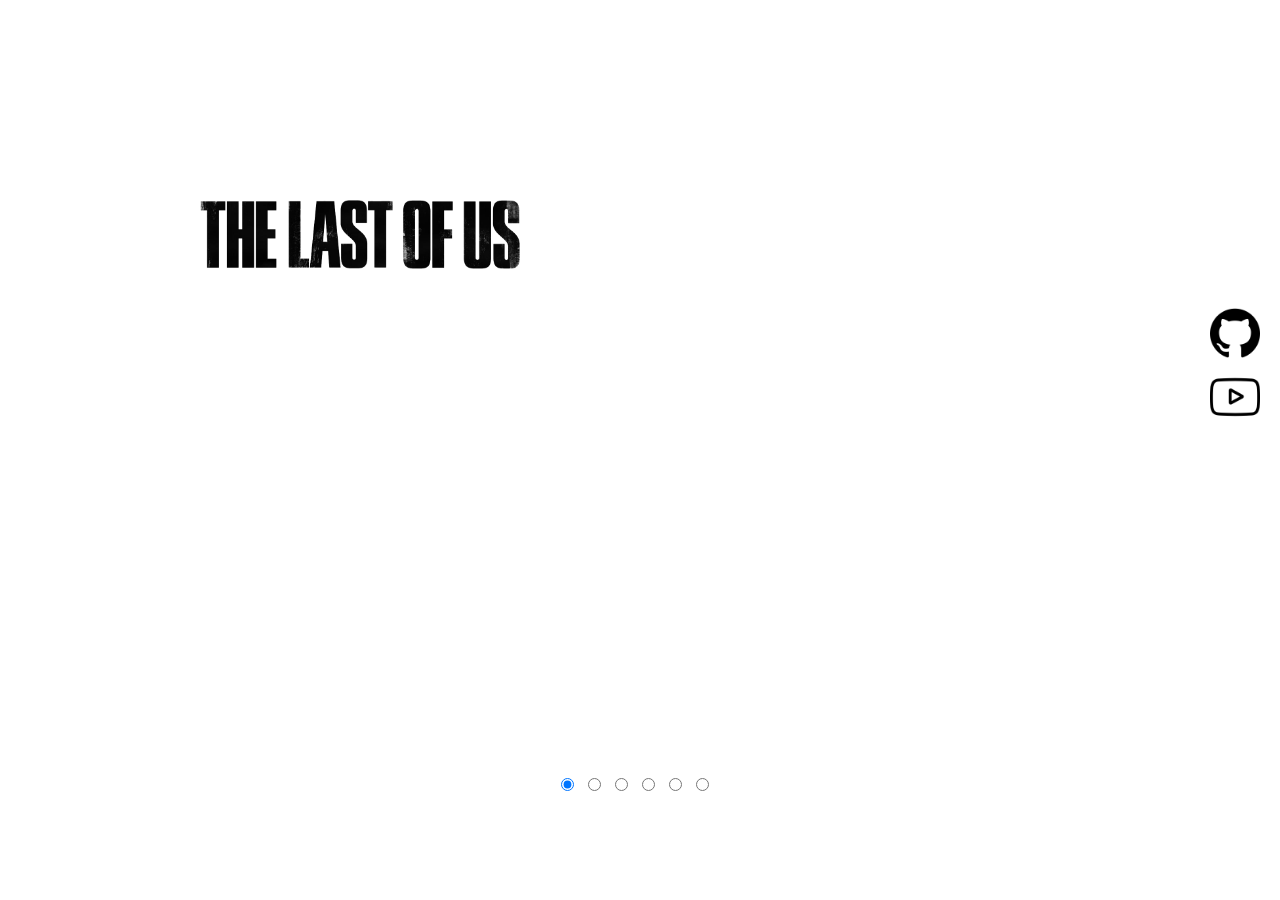
==== index.html @ 38ce3a48 "projeto-tlou" ====
<!DOCTYPE html>
<html lang="pt-br">
  <head>
    <meta charset="UTF-8" />
    <meta http-equiv="X-UA-Compatible" content="IE=edge" />
    <meta name="viewport" content="width=device-width, initial-scale=1.0" />
    <link rel="stylesheet" href="estilos/style.css" />
    <title>The Last of Us</title>
  </head>
  <body>
    <main>
      <p id="iteste"></p>
      <section id="ifoto">
        <div class="top-side">
          <img src="img/logo.png" alt="Logo TLOU" />
          <p>
            The Last of Us é uma série distópica da HBO baseada na franquia de
            jogos de videogame de mesmo nome criada por Neil Druckmann. O drama
            narra um futuro pandêmico que foi devastador para humanidade,
            deixando os seres humanos à beira da extinção.
          </p>
          <div class="right-side">
            <a href="#">
              <img src="img/github.png" alt="Logo GitHub" />
            </a>
            <br />
            <a href="#">
              <img src="img/youtube.png" alt="Logo Youtube" />
            </a>
          </div>
        </div>
        <div class="button-slider">
          <input type="radio" name="slider" value="foto1" checked />
          <input type="radio" name="slider" value="foto2" />
          <input type="radio" name="slider" value="foto3" />
          <input type="radio" name="slider" value="foto4" />
          <input type="radio" name="slider" value="foto5" />
          <input type="radio" name="slider" value="foto6" />
        </div>
      </section>
    </main>
    <script src="js/index.js"></script>
  </body>
</html>
---- estilos/style.css ----
@charset "UTF-8";
@import url("https://fonts.googleapis.com/css2?family=Roboto&display=swap");

* {
  padding: 0;
  margin: 0;
  font-family: "Roboto", sans-serif;
}
section {
  width: 100vw;
  height: 100vh;
  background-position: bottom center;
  background-repeat: no-repeat;
  background-size: cover;
}
.top-side {
  padding-top: 200px;
  padding-left: 200px;
}
.top-side img {
  width: 20rem;
}
.top-side p {
  padding-top: 40px;
  width: 500px;
  font-size: 1.2rem;
  text-align: left;
  color: white;
  line-height: 1.4em;
}
.right-side {
  text-align: right;
  transform: translatey(-140px);
  padding-right: 20px;
}
.right-side img {
  margin-bottom: 10px;
}
.right-side img:hover {
  box-sizing: border-box;
  border: 2px solid white;
  border-radius: 50%;
  transform: translate(-5px, -5px);
  transition: border 1s, transform 0.3s;
}
.right-side img {
  width: 50px;
}
.button-slider {
  margin-top: 200px;
  text-align: center;
}
.button-slider > input {
  margin-right: 10px;
}
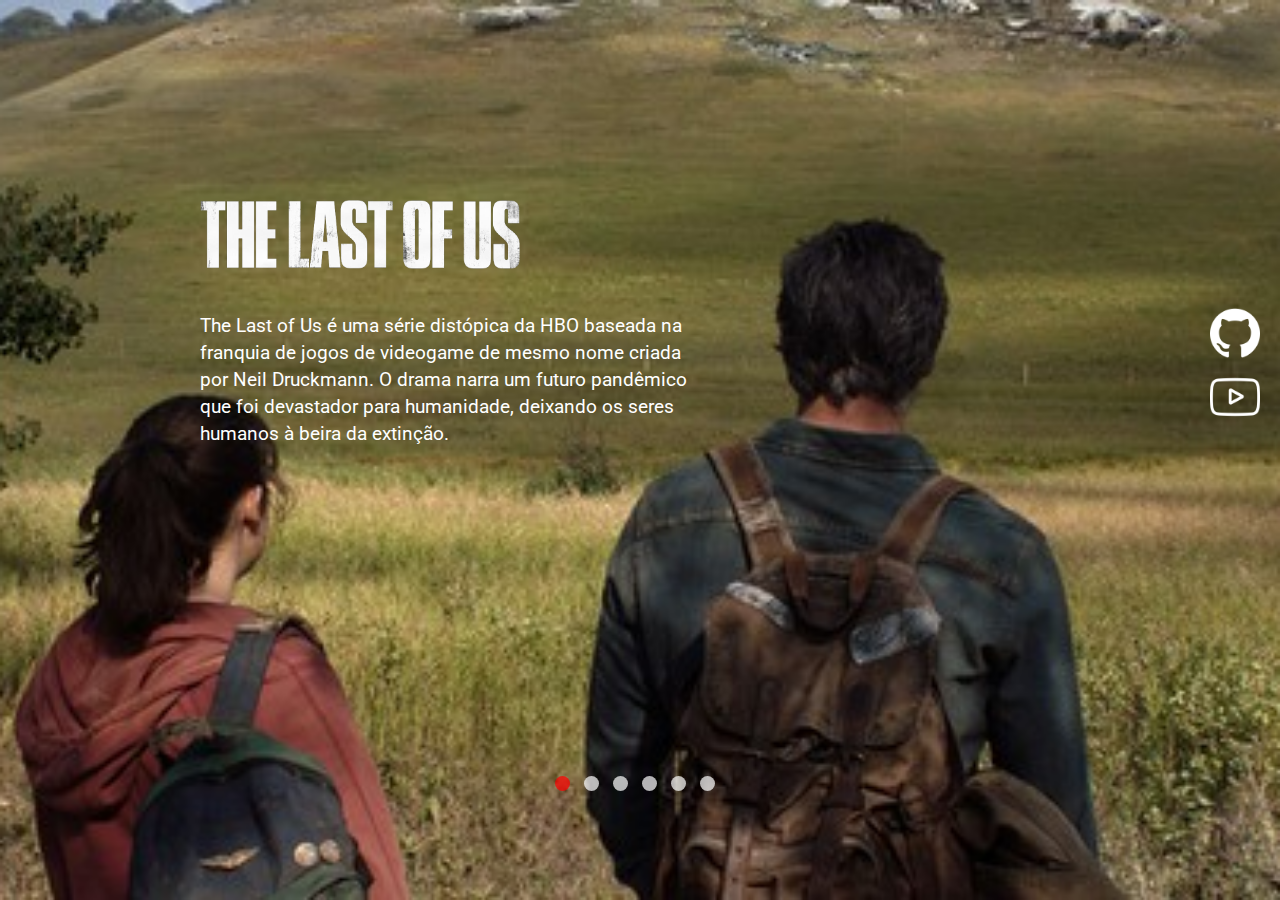
==== commit 39d8f931: "asdasda" ====
--- a/index.html
+++ b/index.html
@@ -20,22 +20,28 @@
             deixando os seres humanos à beira da extinção.
           </p>
           <div class="right-side">
-            <a href="#">
+            <a href="https://github.com/mateusrodrigues0904" target="_blank">
               <img src="img/github.png" alt="Logo GitHub" />
             </a>
             <br />
-            <a href="#">
+            <a href="https://www.youtube.com/@HBOBrasil/videos" target="_blank">
               <img src="img/youtube.png" alt="Logo Youtube" />
             </a>
           </div>
         </div>
         <div class="button-slider">
-          <input type="radio" name="slider" value="foto1" checked />
-          <input type="radio" name="slider" value="foto2" />
-          <input type="radio" name="slider" value="foto3" />
-          <input type="radio" name="slider" value="foto4" />
-          <input type="radio" name="slider" value="foto5" />
-          <input type="radio" name="slider" value="foto6" />
+          <input
+            type="radio"
+            name="slider"
+            value="foto1"
+            checked
+            onclick="slide()"
+          />
+          <input type="radio" name="slider" value="foto2" onclick="slide()" />
+          <input type="radio" name="slider" value="foto3" onclick="slide()" />
+          <input type="radio" name="slider" value="foto4" onclick="slide()" />
+          <input type="radio" name="slider" value="foto5" onclick="slide()" />
+          <input type="radio" name="slider" value="foto6" onclick="slide()" />
         </div>
       </section>
     </main>
--- a/estilos/style.css
+++ b/estilos/style.css
@@ -5,10 +5,12 @@
   padding: 0;
   margin: 0;
   font-family: "Roboto", sans-serif;
+  outline: none;
 }
 section {
   width: 100vw;
   height: 100vh;
+  background-image: url("../img/tlou1.jpg");
   background-position: bottom center;
   background-repeat: no-repeat;
   background-size: cover;
@@ -19,6 +21,7 @@
 }
 .top-side img {
   width: 20rem;
+  filter: invert(100%);
 }
 .top-side p {
   padding-top: 40px;
@@ -38,7 +41,7 @@
 }
 .right-side img:hover {
   box-sizing: border-box;
-  border: 2px solid white;
+  border: 2px solid red;
   border-radius: 50%;
   transform: translate(-5px, -5px);
   transition: border 1s, transform 0.3s;
@@ -53,3 +56,15 @@
 .button-slider > input {
   margin-right: 10px;
 }
+
+input[type="radio"] {
+  -webkit-appearance: none;
+  background-color: white;
+  opacity: 0.7;
+  width: 15px;
+  height: 15px;
+  border-radius: 50%;
+}
+input[type="radio"]:checked {
+  background-color: red;
+}
